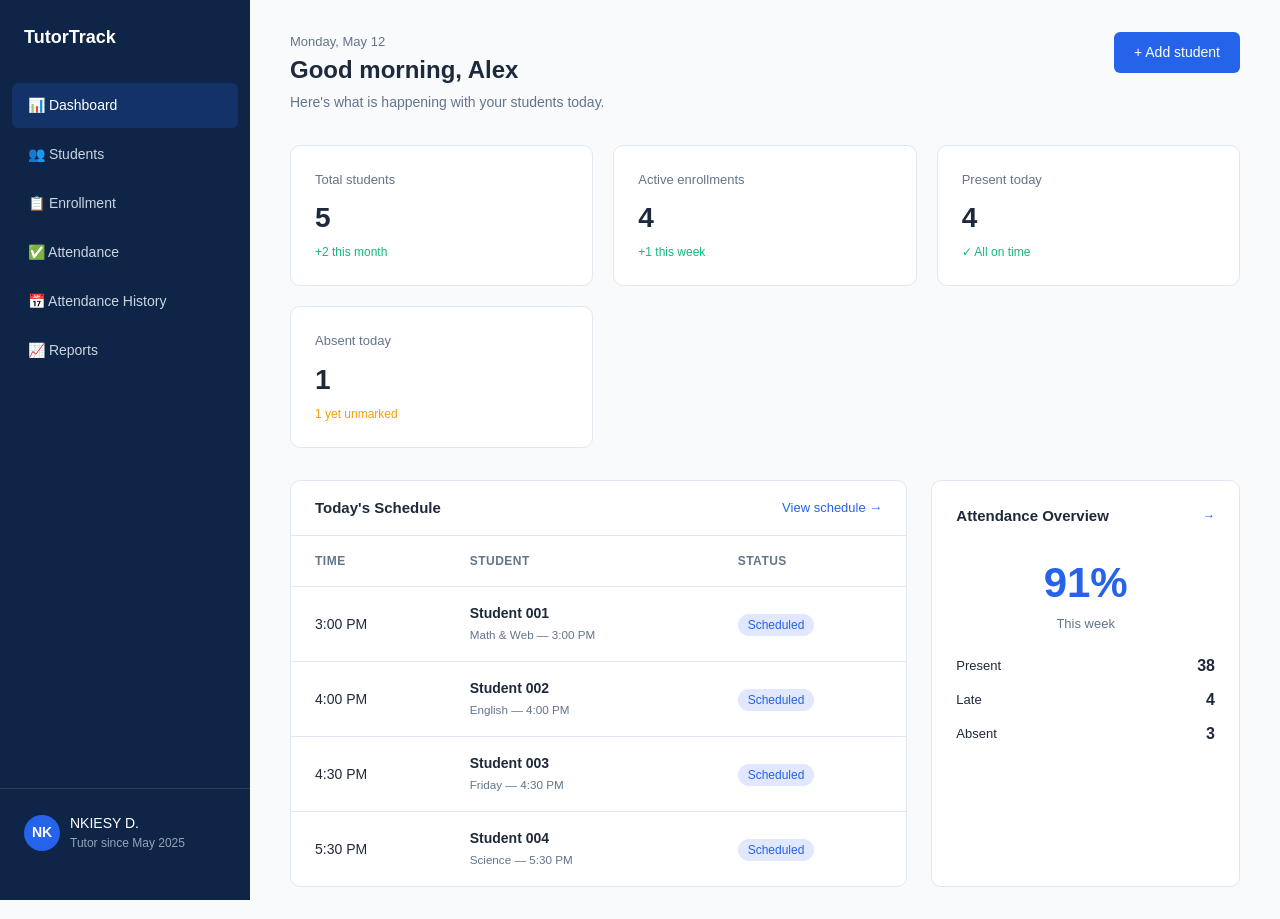
==== dashboard.html @ 1ac89b99 "Add files via upload" ====
<!DOCTYPE html>
<html lang="en">
<head>
    <meta charset="UTF-8">
    <meta name="viewport" content="width=device-width, initial-scale=1.0">
    <title>Dashboard — TutorTrack</title>
    <link rel="stylesheet" href="css/style.css">
</head>
<body>

    <div class="app-container">
        <!-- SIDEBAR -->
        <aside class="sidebar">
            <div>
                <div class="sidebar-logo">
                    <span>TutorTrack</span>
                </div>
                <nav class="sidebar-nav">
                    <a href="dashboard.php" class="active">📊 Dashboard</a>
                    <a href="students.php">👥 Students</a>
                    <a href="enrollment.php">📋 Enrollment</a>
                    <a href="attendance.php">✅ Attendance</a>
                    <a href="attendance-history.php">📅 Attendance History</a>
                    <a href="reports.php">📈 Reports</a>
                </nav>
            </div>

            <div class="sidebar-footer">
                <a href="profile.php" style="text-decoration:none; color:inherit;">
                    <div class="user-profile">
                        <div class="user-avatar">NK</div>
                        <div class="user-info">
                            <div class="name">NKIESY D.</div>
                            <div class="role">Tutor since May 2025</div>
                        </div>
                    </div>
                </a>
            </div>
        </aside>

        <!-- MAIN CONTENT -->
        <main class="main-content">
            <div class="page-header">
                <div class="page-title">
                    <p style="color:var(--text-muted); font-size:13px;">Monday, May 12</p>
                    <h1>Good morning, Alex</h1>
                    <p>Here's what is happening with your students today.</p>
                </div>
                <a href="students.php" class="btn btn-primary">+ Add student</a>
            </div>

            <!-- Stats Cards -->
            <div class="card-grid">
                <div class="card">
                    <div class="label">Total students</div>
                    <div class="value">5</div>
                    <div class="change">+2 this month</div>
                </div>
                <div class="card">
                    <div class="label">Active enrollments</div>
                    <div class="value">4</div>
                    <div class="change">+1 this week</div>
                </div>
                <div class="card">
                    <div class="label">Present today</div>
                    <div class="value">4</div>
                    <div class="change" style="color:var(--success);">✓ All on time</div>
                </div>
                <div class="card">
                    <div class="label">Absent today</div>
                    <div class="value">1</div>
                    <div class="change" style="color:var(--warning);">1 yet unmarked</div>
                </div>
            </div>

            <!-- Schedule + Attendance Overview -->
            <div style="display:grid; grid-template-columns: 2fr 1fr; gap:24px;">
                <div class="table-wrapper">
                    <div class="table-header">
                        <h3 style="font-size:15px; font-weight:600;">Today's Schedule</h3>
                        <a href="#" style="color:var(--primary); font-size:13px; text-decoration:none;">View schedule →</a>
                    </div>
                    <table>
                        <thead>
                            <tr>
                                <th>Time</th>
                                <th>Student</th>
                                <th>Status</th>
                            </tr>
                        </thead>
                        <tbody>
                            <tr>
                                <td>3:00 PM</td>
                                <td><strong>Student 001</strong><br><small style="color:var(--text-muted);">Math & Web — 3:00 PM</small></td>
                                <td><span class="badge light">Scheduled</span></td>
                            </tr>
                            <tr>
                                <td>4:00 PM</td>
                                <td><strong>Student 002</strong><br><small style="color:var(--text-muted);">English — 4:00 PM</small></td>
                                <td><span class="badge light">Scheduled</span></td>
                            </tr>
                            <tr>
                                <td>4:30 PM</td>
                                <td><strong>Student 003</strong><br><small style="color:var(--text-muted);">Friday — 4:30 PM</small></td>
                                <td><span class="badge light">Scheduled</span></td>
                            </tr>
                            <tr>
                                <td>5:30 PM</td>
                                <td><strong>Student 004</strong><br><small style="color:var(--text-muted);">Science — 5:30 PM</small></td>
                                <td><span class="badge light">Scheduled</span></td>
                            </tr>
                        </tbody>
                    </table>
                </div>

                <div class="card">
                    <div class="flex-between mb-6">
                        <h3 style="font-size:15px; font-weight:600;">Attendance Overview</h3>
                        <a href="reports.php" style="color:var(--primary); font-size:13px; text-decoration:none;">→</a>
                    </div>
                    <div style="text-align:center; margin-bottom:20px;">
                        <div style="font-size:42px; font-weight:700; color:var(--primary);">91%</div>
                        <div style="font-size:13px; color:var(--text-muted);">This week</div>
                    </div>
                    <div style="display:flex; flex-direction:column; gap:10px;">
                        <div class="flex-between">
                            <span style="font-size:13px;">Present</span>
                            <span style="font-weight:600;">38</span>
                        </div>
                        <div class="flex-between">
                            <span style="font-size:13px;">Late</span>
                            <span style="font-weight:600;">4</span>
                        </div>
                        <div class="flex-between">
                            <span style="font-size:13px;">Absent</span>
                            <span style="font-weight:600;">3</span>
                        </div>
                    </div>
                </div>
            </div>

        </main>
    </div>

</body>
</html>
---- css/style.css ----
/* ==========================================
   TutorTrack — Exact Design from Figma
========================================== */

:root {
    --sidebar-bg: #0F2547;       /* Dark navy sidebar */
    --primary: #2563EB;          /* Main blue buttons */
    --primary-light: #E0E7FF;    /* Light blue badges */
    --bg-page: #F8FAFC;          /* Page background */
    --card-bg: #FFFFFF;          /* White cards */
    --text-dark: #1E293B;        /* Main text */
    --text-muted: #64748B;       /* Gray text */
    --success: #10B981;          /* Present/Active */
    --warning: #F59E0B;          /* Late/Pending */
    --danger: #EF4444;           /* Absent/Inactive */
    --border: #E2E8F0;           /* Borders */
    --font-main: 'Segoe UI', Roboto, sans-serif;
}

* {
    margin: 0;
    padding: 0;
    box-sizing: border-box;
}

body {
    font-family: var(--font-main);
    background-color: var(--bg-page);
    color: var(--text-dark);
    line-height: 1.5;
}

/* === LAYOUT: Sidebar + Main Content === */
.app-container {
    display: flex;
    min-height: 100vh;
}

/* === SIDEBAR === */
.sidebar {
    width: 250px;
    background-color: var(--sidebar-bg);
    color: white;
    padding: 24px 0;
    display: flex;
    flex-direction: column;
    justify-content: space-between;
    position: fixed;
    height: 100vh;
}

.sidebar-logo {
    padding: 0 24px 32px;
    display: flex;
    align-items: center;
    gap: 10px;
    font-weight: 700;
    font-size: 18px;
}

.sidebar-logo span {
    color: white;
}

.sidebar-nav {
    display: flex;
    flex-direction: column;
    gap: 4px;
    padding: 0 12px;
}

.sidebar-nav a {
    color: #CBD5E1;
    text-decoration: none;
    padding: 12px 16px;
    border-radius: 6px;
    display: flex;
    align-items: center;
    gap: 12px;
    font-size: 14px;
    transition: all 0.2s;
}

.sidebar-nav a:hover {
    background-color: rgba(255,255,255,0.05);
    color: white;
}

.sidebar-nav a.active {
    background-color: rgba(37, 99, 235, 0.2);
    color: white;
    font-weight: 500;
}

.sidebar-footer {
    padding: 24px;
    border-top: 1px solid rgba(255,255,255,0.1);
    margin-top: auto;
}

.user-profile {
    display: flex;
    align-items: center;
    gap: 10px;
}

.user-avatar {
    width: 36px;
    height: 36px;
    border-radius: 50%;
    background-color: var(--primary);
    display: flex;
    align-items: center;
    justify-content: center;
    font-weight: 600;
    font-size: 14px;
}

.user-info .name {
    font-size: 14px;
    font-weight: 500;
}

.user-info .role {
    font-size: 12px;
    color: #94A3B8;
}

/* === MAIN CONTENT AREA === */
.main-content {
    flex: 1;
    margin-left: 250px;
    padding: 32px 40px;
}

.page-header {
    display: flex;
    justify-content: space-between;
    align-items: flex-start;
    margin-bottom: 32px;
}

.page-title h1 {
    font-size: 24px;
    font-weight: 600;
    margin-bottom: 4px;
}

.page-title p {
    color: var(--text-muted);
    font-size: 14px;
}

.btn {
    padding: 10px 20px;
    border-radius: 6px;
    border: none;
    font-size: 14px;
    font-weight: 500;
    cursor: pointer;
    display: inline-flex;
    align-items: center;
    gap: 8px;
    text-decoration: none;
}

.btn-primary {
    background-color: var(--primary);
    color: white;
}

.btn-primary:hover {
    background-color: #1D4ED8;
}

.btn-outline {
    background-color: transparent;
    border: 1px solid var(--border);
    color: var(--text-dark);
}

/* === CARDS === */
.card-grid {
    display: grid;
    grid-template-columns: repeat(auto-fit, minmax(240px, 1fr));
    gap: 20px;
    margin-bottom: 32px;
}

.card {
    background-color: var(--card-bg);
    border-radius: 10px;
    padding: 24px;
    border: 1px solid var(--border);
}

.card .label {
    font-size: 13px;
    color: var(--text-muted);
    margin-bottom: 8px;
}

.card .value {
    font-size: 28px;
    font-weight: 700;
    margin-bottom: 4px;
}

.card .change {
    font-size: 12px;
    color: var(--success);
}

/* === TABLES & LISTS === */
.table-wrapper {
    background-color: var(--card-bg);
    border-radius: 10px;
    border: 1px solid var(--border);
    overflow: hidden;
}

.table-header {
    padding: 16px 24px;
    border-bottom: 1px solid var(--border);
    display: flex;
    justify-content: space-between;
    align-items: center;
}

table {
    width: 100%;
    border-collapse: collapse;
}

th, td {
    padding: 16px 24px;
    text-align: left;
    border-bottom: 1px solid var(--border);
    font-size: 14px;
}

th {
    font-weight: 600;
    color: var(--text-muted);
    font-size: 12px;
    text-transform: uppercase;
    letter-spacing: 0.5px;
}

tr:last-child td {
    border-bottom: none;
}

.badge {
    padding: 4px 10px;
    border-radius: 20px;
    font-size: 12px;
    font-weight: 500;
}

.badge.success {
    background-color: #D1FAE5;
    color: #065F46;
}

.badge.warning {
    background-color: #FEF3C7;
    color: #92400E;
}

.badge.danger {
    background-color: #FEE2E2;
    color: #991B1B;
}

.badge.light {
    background-color: var(--primary-light);
    color: var(--primary);
}

.action-link {
    color: var(--primary);
    text-decoration: none;
    font-size: 13px;
    margin-right: 12px;
}

.icon-btn {
    background: none;
    border: none;
    color: var(--text-muted);
    cursor: pointer;
    font-size: 16px;
}

/* === FORM ELEMENTS === */
.form-group {
    margin-bottom: 20px;
}

.form-group label {
    display: block;
    font-size: 13px;
    font-weight: 500;
    margin-bottom: 8px;
    color: var(--text-dark);
}

.form-control {
    width: 100%;
    padding: 10px 14px;
    border: 1px solid var(--border);
    border-radius: 6px;
    font-size: 14px;
}

.form-control:focus {
    outline: none;
    border-color: var(--primary);
    box-shadow: 0 0 0 3px rgba(37, 99, 235, 0.1);
}

/* === AUTH PAGES — Login & Signup === */
.auth-wrapper {
    min-height: 100vh;
    display: flex;
}

.auth-left {
    width: 50%;
    background-color: var(--sidebar-bg);
    display: flex;
    align-items: center;
    justify-content: center;
    position: relative;
    overflow: hidden;
}

.auth-left-logo {
    position: absolute;
    top: 40px;
    left: 40px;
    display: flex;
    align-items: center;
    gap: 10px;
    color: white;
    font-weight: 700;
    font-size: 20px;
}

.auth-left .circle-shape {
    width: 400px;
    height: 400px;
    background-color: rgba(37, 99, 235, 0.15);
    border-radius: 50%;
    position: absolute;
    bottom: -100px;
    right: -100px;
}

.auth-right {
    width: 50%;
    display: flex;
    align-items: center;
    justify-content: center;
    padding: 40px;
}

.auth-box {
    width: 100%;
    max-width: 400px;
}

.auth-box .tagline {
    font-size: 13px;
    color: var(--primary);
    text-transform: uppercase;
    letter-spacing: 1px;
    margin-bottom: 8px;
}

.auth-box h2 {
    font-size: 28px;
    margin-bottom: 8px;
}

.auth-box .subtext {
    color: var(--text-muted);
    font-size: 14px;
    margin-bottom: 32px;
}

.auth-box .btn {
    width: 100%;
    padding: 12px;
    font-size: 15px;
    margin-top: 8px;
}

.auth-link {
    text-align: center;
    margin-top: 24px;
    font-size: 14px;
    color: var(--text-muted);
}

.auth-link a {
    color: var(--primary);
    text-decoration: none;
    font-weight: 500;
}

/* === UTILITIES === */
.flex-between {
    display: flex;
    justify-content: space-between;
    align-items: center;
}

.mt-0 { margin-top: 0; }
.mb-4 { margin-bottom: 16px; }
.mb-6 { margin-bottom: 24px; }
.mb-8 { margin-bottom: 32px; }

.hidden { display: none; }

/* === RESPONSIVE === */
@media (max-width: 900px) {
    .sidebar { width: 70px; padding: 16px 0; }
    .sidebar-logo span, .sidebar-nav a span, .user-info { display: none; }
    .main-content { margin-left: 70px; padding: 20px; }
    .auth-wrapper { flex-direction: column; }
    .auth-left, .auth-right { width: 100%; }
}
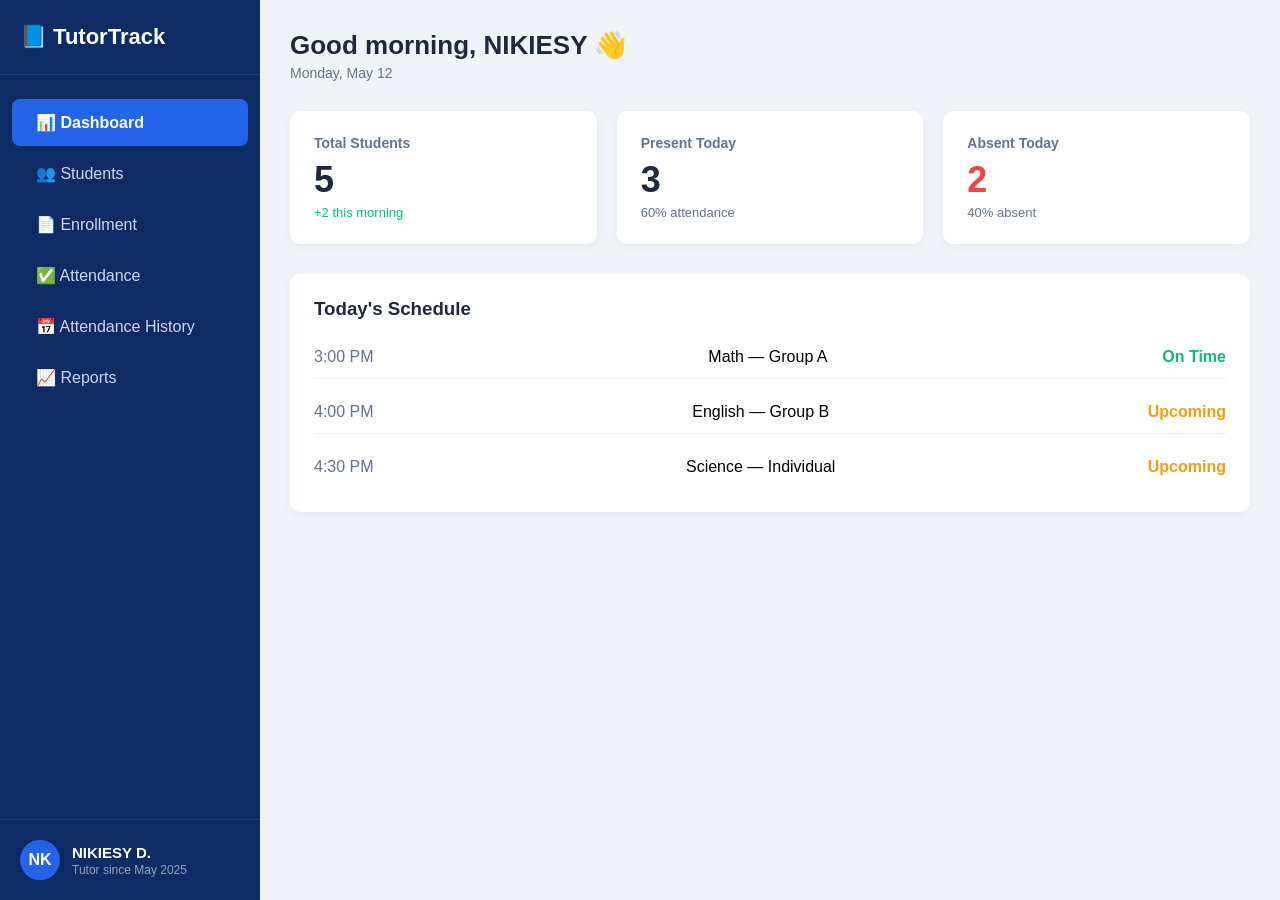
==== commit ad774dfe: "Add files via upload" ====
--- a/dashboard.html
+++ b/dashboard.html
@@ -3,35 +3,55 @@
 <head>
     <meta charset="UTF-8">
     <meta name="viewport" content="width=device-width, initial-scale=1.0">
-    <title>Dashboard — TutorTrack</title>
-    <link rel="stylesheet" href="css/style.css">
+    <title>Dashboard - TutorTrack</title>
+    <style>
+        * { margin: 0; padding: 0; box-sizing: border-box; font-family: Arial, sans-serif; }
+        body { background: #f0f4f8; min-height: 100vh; }
+        .app-container { display: flex; min-height: 100vh; }
+        
+        /* SIDEBAR */
+        .sidebar { width: 260px; background: #0F2B65; color: white; display: flex; flex-direction: column; }
+        .sidebar-logo { padding: 24px 20px; font-size: 22px; font-weight: bold; border-bottom: 1px solid rgba(255,255,255,0.1); }
+        .sidebar-nav { flex: 1; padding: 20px 0; }
+        .sidebar-nav a { display: flex; align-items: center; gap: 12px; padding: 14px 24px; color: #d0d7f2; text-decoration: none; transition: 0.2s; margin: 4px 12px; border-radius: 8px; }
+        .sidebar-nav a:hover { background: rgba(255,255,255,0.08); color: white; }
+        .sidebar-nav a.active { background: #2563eb; color: white; font-weight: 600; }
+        .sidebar-footer { padding: 20px; border-top: 1px solid rgba(255,255,255,0.1); }
+        .user-profile { display: flex; align-items: center; gap: 12px; }
+        .user-avatar { width: 40px; height: 40px; background: #2563eb; border-radius: 50%; display: flex; align-items: center; justify-content: center; font-weight: bold; }
+        .user-info h4 { font-size: 15px; margin-bottom: 2px; }
+        .user-info p { font-size: 12px; color: #94a3b8; }
+        
+        /* MAIN CONTENT */
+        .main-content { flex: 1; padding: 30px; overflow-y: auto; }
+        .page-header { margin-bottom: 30px; }
+        .page-title h1 { font-size: 26px; color: #1e293b; margin-bottom: 4px; }
+        .page-title p { color: #64748b; font-size: 14px; }
+    </style>
 </head>
 <body>
-
     <div class="app-container">
         <!-- SIDEBAR -->
         <aside class="sidebar">
-            <div>
-                <div class="sidebar-logo">
-                    <span>TutorTrack</span>
-                </div>
-                <nav class="sidebar-nav">
-                    <a href="dashboard.php" class="active">📊 Dashboard</a>
-                    <a href="students.php">👥 Students</a>
-                    <a href="enrollment.php">📋 Enrollment</a>
-                    <a href="attendance.php">✅ Attendance</a>
-                    <a href="attendance-history.php">📅 Attendance History</a>
-                    <a href="reports.php">📈 Reports</a>
-                </nav>
+            <div class="sidebar-logo">
+                📘 TutorTrack
             </div>
+            <nav class="sidebar-nav">
+                <a href="dashboard.html" class="active">📊 Dashboard</a>
+                <a href="students.html">👥 Students</a>
+                <a href="enrollment.html">📄 Enrollment</a>
+                <a href="attendance.html">✅ Attendance</a>
+                <a href="attendance-history.html">📅 Attendance History</a>
+                <a href="reports.html">📈 Reports</a>
+            </nav>
 
             <div class="sidebar-footer">
-                <a href="profile.php" style="text-decoration:none; color:inherit;">
+                <a href="profile.html" style="text-decoration: none; color: inherit;">
                     <div class="user-profile">
                         <div class="user-avatar">NK</div>
                         <div class="user-info">
-                            <div class="name">NKIESY D.</div>
-                            <div class="role">Tutor since May 2025</div>
+                            <h4>NIKIESY D.</h4>
+                            <p>Tutor since May 2025</p>
                         </div>
                     </div>
                 </a>
@@ -42,105 +62,51 @@
         <main class="main-content">
             <div class="page-header">
                 <div class="page-title">
-                    <p style="color:var(--text-muted); font-size:13px;">Monday, May 12</p>
-                    <h1>Good morning, Alex</h1>
-                    <p>Here's what is happening with your students today.</p>
-                </div>
-                <a href="students.php" class="btn btn-primary">+ Add student</a>
-            </div>
-
-            <!-- Stats Cards -->
-            <div class="card-grid">
-                <div class="card">
-                    <div class="label">Total students</div>
-                    <div class="value">5</div>
-                    <div class="change">+2 this month</div>
-                </div>
-                <div class="card">
-                    <div class="label">Active enrollments</div>
-                    <div class="value">4</div>
-                    <div class="change">+1 this week</div>
-                </div>
-                <div class="card">
-                    <div class="label">Present today</div>
-                    <div class="value">4</div>
-                    <div class="change" style="color:var(--success);">✓ All on time</div>
-                </div>
-                <div class="card">
-                    <div class="label">Absent today</div>
-                    <div class="value">1</div>
-                    <div class="change" style="color:var(--warning);">1 yet unmarked</div>
+                    <h1>Good morning, NIKIESY 👋</h1>
+                    <p>Monday, May 12</p>
                 </div>
             </div>
-
-            <!-- Schedule + Attendance Overview -->
-            <div style="display:grid; grid-template-columns: 2fr 1fr; gap:24px;">
-                <div class="table-wrapper">
-                    <div class="table-header">
-                        <h3 style="font-size:15px; font-weight:600;">Today's Schedule</h3>
-                        <a href="#" style="color:var(--primary); font-size:13px; text-decoration:none;">View schedule →</a>
+            
+            <!-- Your dashboard content here -->
+            <div style="display: grid; grid-template-columns: repeat(auto-fit, minmax(240px, 1fr)); gap: 20px; margin-bottom: 30px;">
+                <div style="background: white; padding: 24px; border-radius: 10px; box-shadow: 0 2px 8px rgba(0,0,0,0.05);">
+                    <h3 style="color: #64748b; font-size: 14px; margin-bottom: 8px;">Total Students</h3>
+                    <p style="font-size: 36px; font-weight: bold; color: #1e293b;">5</p>
+                    <p style="color: #10b981; font-size: 13px; margin-top: 4px;">+2 this morning</p>
+                </div>
+                <div style="background: white; padding: 24px; border-radius: 10px; box-shadow: 0 2px 8px rgba(0,0,0,0.05);">
+                    <h3 style="color: #64748b; font-size: 14px; margin-bottom: 8px;">Present Today</h3>
+                    <p style="font-size: 36px; font-weight: bold; color: #1e293b;">3</p>
+                    <p style="color: #64748b; font-size: 13px; margin-top: 4px;">60% attendance</p>
+                </div>
+                <div style="background: white; padding: 24px; border-radius: 10px; box-shadow: 0 2px 8px rgba(0,0,0,0.05);">
+                    <h3 style="color: #64748b; font-size: 14px; margin-bottom: 8px;">Absent Today</h3>
+                    <p style="font-size: 36px; font-weight: bold; color: #ef4444;">2</p>
+                    <p style="color: #64748b; font-size: 13px; margin-top: 4px;">40% absent</p>
+                </div>
+            </div>
+            
+            <div style="background: white; padding: 24px; border-radius: 10px; box-shadow: 0 2px 8px rgba(0,0,0,0.05);">
+                <h3 style="margin-bottom: 16px; color: #1e293b;">Today's Schedule</h3>
+                <div style="display: flex; flex-direction: column; gap: 12px;">
+                    <div style="display: flex; justify-content: space-between; padding: 12px 0; border-bottom: 1px solid #eee;">
+                        <span style="color: #64748b;">3:00 PM</span>
+                        <span>Math — Group A</span>
+                        <span style="color: #10b981; font-weight: 600;">On Time</span>
                     </div>
-                    <table>
-                        <thead>
-                            <tr>
-                                <th>Time</th>
-                                <th>Student</th>
-                                <th>Status</th>
-                            </tr>
-                        </thead>
-                        <tbody>
-                            <tr>
-                                <td>3:00 PM</td>
-                                <td><strong>Student 001</strong><br><small style="color:var(--text-muted);">Math & Web — 3:00 PM</small></td>
-                                <td><span class="badge light">Scheduled</span></td>
-                            </tr>
-                            <tr>
-                                <td>4:00 PM</td>
-                                <td><strong>Student 002</strong><br><small style="color:var(--text-muted);">English — 4:00 PM</small></td>
-                                <td><span class="badge light">Scheduled</span></td>
-                            </tr>
-                            <tr>
-                                <td>4:30 PM</td>
-                                <td><strong>Student 003</strong><br><small style="color:var(--text-muted);">Friday — 4:30 PM</small></td>
-                                <td><span class="badge light">Scheduled</span></td>
-                            </tr>
-                            <tr>
-                                <td>5:30 PM</td>
-                                <td><strong>Student 004</strong><br><small style="color:var(--text-muted);">Science — 5:30 PM</small></td>
-                                <td><span class="badge light">Scheduled</span></td>
-                            </tr>
-                        </tbody>
-                    </table>
-                </div>
-
-                <div class="card">
-                    <div class="flex-between mb-6">
-                        <h3 style="font-size:15px; font-weight:600;">Attendance Overview</h3>
-                        <a href="reports.php" style="color:var(--primary); font-size:13px; text-decoration:none;">→</a>
+                    <div style="display: flex; justify-content: space-between; padding: 12px 0; border-bottom: 1px solid #eee;">
+                        <span style="color: #64748b;">4:00 PM</span>
+                        <span>English — Group B</span>
+                        <span style="color: #f59e0b; font-weight: 600;">Upcoming</span>
                     </div>
-                    <div style="text-align:center; margin-bottom:20px;">
-                        <div style="font-size:42px; font-weight:700; color:var(--primary);">91%</div>
-                        <div style="font-size:13px; color:var(--text-muted);">This week</div>
-                    </div>
-                    <div style="display:flex; flex-direction:column; gap:10px;">
-                        <div class="flex-between">
-                            <span style="font-size:13px;">Present</span>
-                            <span style="font-weight:600;">38</span>
-                        </div>
-                        <div class="flex-between">
-                            <span style="font-size:13px;">Late</span>
-                            <span style="font-weight:600;">4</span>
-                        </div>
-                        <div class="flex-between">
-                            <span style="font-size:13px;">Absent</span>
-                            <span style="font-weight:600;">3</span>
-                        </div>
+                    <div style="display: flex; justify-content: space-between; padding: 12px 0;">
+                        <span style="color: #64748b;">4:30 PM</span>
+                        <span>Science — Individual</span>
+                        <span style="color: #f59e0b; font-weight: 600;">Upcoming</span>
                     </div>
                 </div>
             </div>
-
         </main>
     </div>
-
 </body>
 </html>
